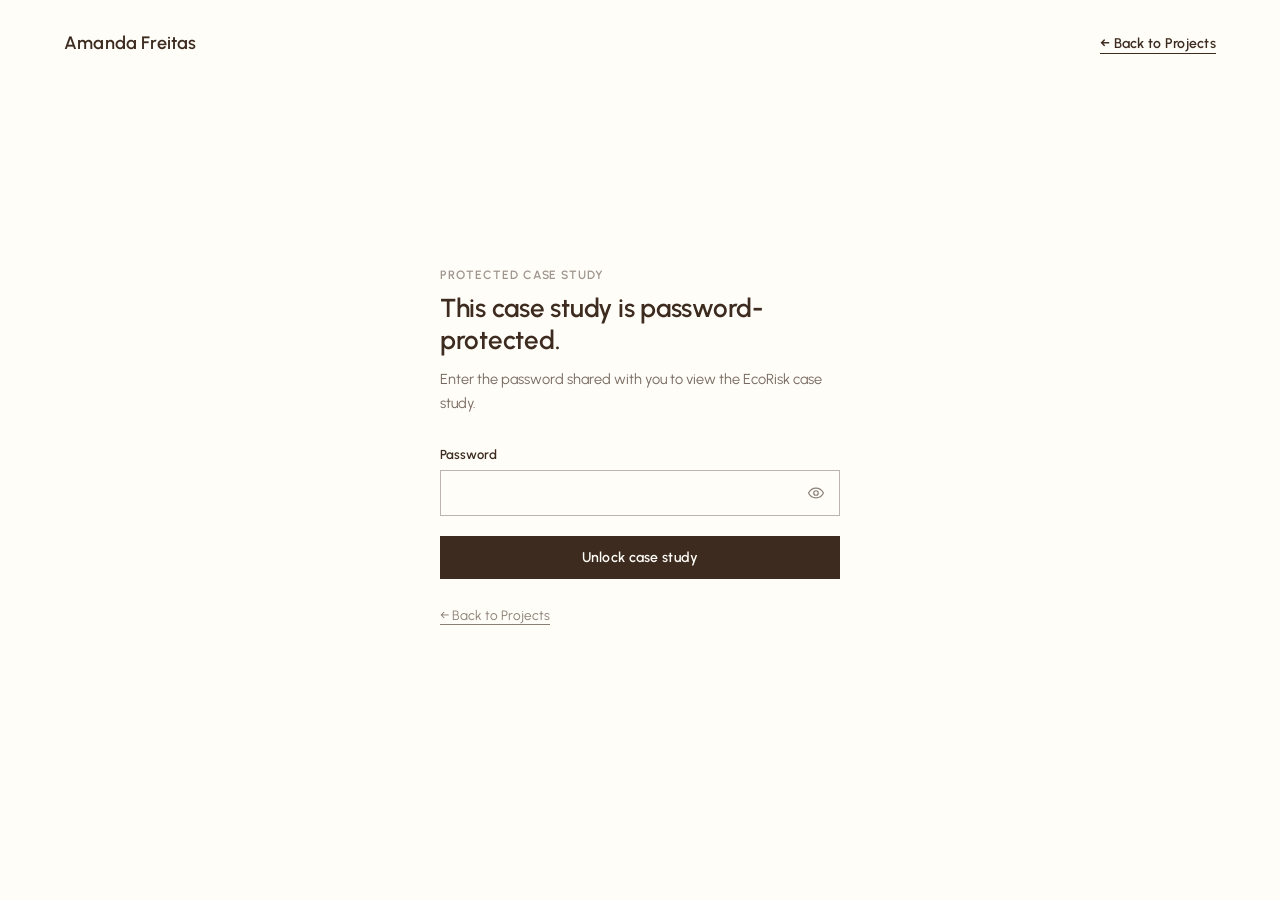
==== case-study-ecorisk.html @ 3ba36e02 "Updates Added new section "cases" and one case" ====
<!DOCTYPE html>
<html lang="en">
<head>
<meta charset="UTF-8">
<meta name="viewport" content="width=device-width, initial-scale=1.0">
<title>EcoRisk case study — Amanda Freitas</title>
<meta name="robots" content="noindex, nofollow">
<link rel="preconnect" href="https://fonts.googleapis.com">
<link href="https://fonts.googleapis.com/css2?family=Urbanist:wght@300;400;500;600;700;800&display=swap" rel="stylesheet">
<style>
  :root{
    --bg:#FFFDF8;
    --ink:#3D2B1F;
    --gold:#D4AF37;
  }

  *{margin:0;padding:0;box-sizing:border-box;}

  html,body{
    width:100%;
    background:var(--bg);
    color:var(--ink);
    font-family:'Urbanist', sans-serif;
  }

  a{ color:inherit; }

  .wrap{
    max-width:920px;
    margin:0 auto;
    padding:0 64px;
  }

  /* ---------- TOP BAR (matches home) ---------- */
  .topbar{
    display:flex;
    justify-content:space-between;
    align-items:center;
    padding:32px 64px;
  }

  .name{
    font-size:18px;
    font-weight:600;
    letter-spacing:0.01em;
    text-decoration:none;
  }

  .back-link{
    font-size:14px;
    font-weight:600;
    letter-spacing:0.02em;
    text-decoration:underline;
    text-underline-offset:5px;
    text-decoration-thickness:1px;
    transition:color 0.3s ease;
  }
  .back-link:hover,
  .back-link:focus-visible{ color:var(--gold); }
  .back-link:focus-visible{ outline:2px solid var(--gold); outline-offset:4px; }

  /* ================= PASSWORD GATE ================= */
  .gate{
    min-height:80vh;
    display:flex;
    align-items:center;
    justify-content:center;
    padding:40px 24px;
  }

  .gate-card{
    width:100%;
    max-width:400px;
    text-align:left;
  }

  .gate-label-top{
    font-size:12px;
    font-weight:600;
    letter-spacing:0.08em;
    text-transform:uppercase;
    color:rgba(61,43,31,0.5);
    margin-bottom:10px;
  }

  .gate-card h1{
    font-size:26px;
    font-weight:600;
    letter-spacing:-0.01em;
    margin-bottom:12px;
  }

  .gate-card p.intro{
    font-size:14.5px;
    line-height:1.6;
    color:rgba(61,43,31,0.7);
    margin-bottom:32px;
  }

  .field-label{
    display:block;
    font-size:13px;
    font-weight:600;
    color:var(--ink);
    margin-bottom:8px;
  }

  .field-row{
    position:relative;
    display:flex;
    align-items:center;
    border:1px solid rgba(61,43,31,0.35);
    transition:border-color 0.25s ease;
  }

  .field-row:focus-within{
    border-color:var(--gold);
  }

  .field-row input{
    flex:1;
    border:none;
    background:none;
    outline:none;
    padding:13px 14px;
    font-family:'Urbanist', sans-serif;
    font-size:15px;
    color:var(--ink);
  }

  .toggle-visibility{
    background:none;
    border:none;
    cursor:pointer;
    padding:0 14px;
    display:flex;
    align-items:center;
    color:rgba(61,43,31,0.6);
    transition:color 0.25s ease;
  }
  .toggle-visibility:hover{ color:var(--ink); }
  .toggle-visibility:focus-visible{ outline:2px solid var(--gold); outline-offset:2px; }
  .toggle-visibility svg{ width:18px; height:18px; }

  .gate-error{
    display:none;
    align-items:center;
    gap:8px;
    margin-top:10px;
    font-size:13px;
    font-weight:500;
    color:#B3261E;
  }
  .gate-error.show{ display:flex; }

  .gate-submit{
    display:inline-flex;
    align-items:center;
    justify-content:center;
    width:100%;
    margin-top:20px;
    padding:13px 24px;
    background:var(--ink);
    color:var(--bg);
    border:none;
    font-family:'Urbanist', sans-serif;
    font-size:14px;
    font-weight:600;
    letter-spacing:0.02em;
    cursor:pointer;
    transition:background 0.3s ease;
  }
  .gate-submit:hover{ background:var(--gold); color:var(--ink); }
  .gate-submit:focus-visible{ outline:2px solid var(--gold); outline-offset:3px; }

  .gate-back{
    display:inline-block;
    margin-top:28px;
    font-size:13.5px;
    color:rgba(61,43,31,0.6);
    text-decoration:underline;
    text-underline-offset:4px;
  }
  .gate-back:hover,
  .gate-back:focus-visible{ color:var(--gold); }

  /* ================= CASE STUDY CONTENT ================= */
  .case-study{ display:none; }
  .case-study.show{ display:block; }

  .cs-hero{
    padding:20px 0 80px;
    border-bottom:1px solid rgba(61,43,31,0.2);
  }

  .cs-eyebrow{
    display:inline-flex;
    align-items:center;
    gap:8px;
    font-size:12px;
    font-weight:600;
    letter-spacing:0.08em;
    text-transform:uppercase;
    color:rgba(61,43,31,0.5);
    margin-bottom:20px;
  }

  .cs-hero h1{
    font-size:clamp(32px, 4.5vw, 52px);
    font-weight:600;
    letter-spacing:-0.02em;
    line-height:1.15;
    margin-bottom:20px;
    max-width:16ch;
  }

  .cs-hero .context{
    font-size:17px;
    line-height:1.6;
    color:rgba(61,43,31,0.75);
    max-width:60ch;
    margin-bottom:28px;
  }

  .cs-hero-meta{
    display:flex;
    flex-wrap:wrap;
    gap:28px;
  }

  .cs-hero-meta div{
    font-size:13px;
  }

  .cs-hero-meta span{
    display:block;
    font-weight:600;
    letter-spacing:0.06em;
    text-transform:uppercase;
    color:rgba(61,43,31,0.45);
    margin-bottom:4px;
    font-size:11px;
  }

  .cs-hero-note{
    margin-top:28px;
    font-size:13px;
    line-height:1.6;
    color:rgba(61,43,31,0.55);
    font-style:italic;
    max-width:65ch;
  }

  .cs-section{
    padding:80px 0;
    border-bottom:1px solid rgba(61,43,31,0.15);
  }

  .cs-section:last-of-type{
    border-bottom:none;
  }

  .cs-section h2{
    font-size:clamp(24px, 3vw, 34px);
    font-weight:600;
    letter-spacing:-0.01em;
    margin-bottom:28px;
  }

  .cs-section p{
    font-size:15.5px;
    line-height:1.7;
    color:rgba(61,43,31,0.75);
    max-width:70ch;
    margin-bottom:16px;
  }

  .cs-stats{
    display:grid;
    grid-template-columns:repeat(auto-fit, minmax(180px, 1fr));
    gap:24px;
    margin-top:32px;
  }

  .cs-stat{
    padding:22px;
    border-left:2px solid var(--gold);
  }

  .cs-stat .value{
    font-size:24px;
    font-weight:700;
    color:var(--ink);
    display:block;
    margin-bottom:6px;
  }

  .cs-stat .label{
    font-size:13px;
    color:rgba(61,43,31,0.6);
  }

  .cs-subheading{
    font-size:13px;
    font-weight:600;
    letter-spacing:0.06em;
    text-transform:uppercase;
    color:rgba(61,43,31,0.5);
    margin:32px 0 16px;
  }

  .cs-triple{
    display:grid;
    grid-template-columns:repeat(auto-fit, minmax(200px, 1fr));
    gap:24px;
  }

  .cs-triple-item h3{
    font-size:15px;
    font-weight:600;
    margin-bottom:6px;
  }

  .cs-triple-item p{
    font-size:14px;
    margin-bottom:0;
  }

  .cs-journey-steps{
    display:flex;
    flex-direction:column;
    gap:12px;
    margin-top:24px;
    counter-reset:step;
  }

  .cs-journey-steps li{
    list-style:none;
    display:flex;
    gap:16px;
    align-items:flex-start;
    font-size:14.5px;
    line-height:1.6;
    color:rgba(61,43,31,0.75);
    padding:14px 0;
    border-bottom:1px solid rgba(61,43,31,0.1);
  }

  .cs-journey-steps li::before{
    counter-increment:step;
    content:counter(step);
    flex-shrink:0;
    width:26px;
    height:26px;
    border-radius:50%;
    background:var(--ink);
    color:var(--bg);
    font-size:12px;
    font-weight:600;
    display:flex;
    align-items:center;
    justify-content:center;
  }

  .cs-decision{
    margin-bottom:64px;
  }

  .cs-decision:last-child{
    margin-bottom:0;
  }

  .cs-decision h3{
    font-size:19px;
    font-weight:600;
    margin-bottom:10px;
  }

  .cs-decision img{
    width:100%;
    height:auto;
    display:block;
    border:1px solid rgba(61,43,31,0.15);
    margin:20px 0 10px;
  }

  .cs-decision .caption{
    font-size:13px;
    color:rgba(61,43,31,0.55);
    line-height:1.5;
    max-width:70ch;
  }

  .cs-outcomes-grid{
    display:grid;
    grid-template-columns:repeat(auto-fit, minmax(260px, 1fr));
    gap:32px;
    margin-top:8px;
  }

  .cs-outcome-block h4{
    font-size:12px;
    font-weight:600;
    letter-spacing:0.06em;
    text-transform:uppercase;
    color:rgba(61,43,31,0.5);
    margin-bottom:16px;
  }

  .cs-closing-quote{
    font-size:20px;
    font-weight:500;
    line-height:1.5;
    color:var(--ink);
    max-width:60ch;
    margin-bottom:24px;
  }

  .cs-closing-quote b{ color:var(--gold); }

  .cs-nav{
    display:flex;
    flex-wrap:wrap;
    justify-content:space-between;
    align-items:center;
    gap:16px;
    padding:60px 0 100px;
  }

  .cs-nav-links{
    display:flex;
    gap:28px;
  }

  .cs-nav a{
    font-size:14px;
    font-weight:600;
    text-decoration:underline;
    text-underline-offset:5px;
    transition:color 0.3s ease;
  }
  .cs-nav a:hover,
  .cs-nav a:focus-visible{ color:var(--gold); }

  @media (max-width:820px){
    .topbar{ padding:24px; }
    .wrap{ padding:0 24px; }
    .cs-hero{ padding:0 0 56px; }
    .cs-section{ padding:56px 0; }
  }

  @media (prefers-reduced-motion: reduce){
    *{ transition:none !important; }
  }
</style>
</head>
<body>

<header class="topbar">
  <a href="index.html" class="name">Amanda Freitas</a>
  <a href="index.html#projects" class="back-link">← Back to Projects</a>
</header>

<!-- ================= PASSWORD GATE ================= -->
<main class="gate" id="gate">
  <div class="gate-card">
    <div class="gate-label-top">Protected case study</div>
    <h1>This case study is password-protected.</h1>
    <p class="intro">Enter the password shared with you to view the EcoRisk case study.</p>

    <form id="gateForm" novalidate>
      <label class="field-label" for="passwordInput">Password</label>
      <div class="field-row">
        <input
          type="password"
          id="passwordInput"
          name="password"
          autocomplete="off"
          aria-describedby="gateError"
          aria-invalid="false"
        >
        <button type="button" class="toggle-visibility" id="toggleVisibility" aria-label="Show password" aria-pressed="false">
          <svg id="eyeIcon" viewBox="0 0 24 24" fill="none" xmlns="http://www.w3.org/2000/svg">
            <path d="M2 12C2 12 5.5 5.5 12 5.5C18.5 5.5 22 12 22 12C22 12 18.5 18.5 12 18.5C5.5 18.5 2 12 2 12Z" stroke="currentColor" stroke-width="1.6"/>
            <circle cx="12" cy="12" r="3" stroke="currentColor" stroke-width="1.6"/>
          </svg>
        </button>
      </div>

      <div class="gate-error" id="gateError" role="alert">
        <span>Incorrect password. Please try again.</span>
      </div>

      <button type="submit" class="gate-submit">Unlock case study</button>
    </form>

    <a href="index.html#projects" class="gate-back">← Back to Projects</a>
  </div>
</main>

<!-- ================= PROTECTED CASE STUDY CONTENT ================= -->
<!-- This container starts empty. Content is only fetched and rendered
     into it after a correct password is submitted. See note in the
     script below about the limitations of this approach. -->
<article class="case-study" id="caseStudy">
  <div class="wrap" id="caseStudyContent"></div>

  <div class="wrap">
    <nav class="cs-nav" aria-label="Case study navigation">
      <a href="index.html#projects">← Back to Projects</a>
      <div class="cs-nav-links">
        <a href="index.html">Back to home</a>
      </div>
    </nav>
  </div>
</article>

<script>
  /* =========================================================
     PASSWORD GATE
     ---------------------------------------------------------
     IMPORTANT — read before relying on this for real protection:

     This is a STATIC, front-end-only site (no server, no backend,
     no auth provider). That means there is no way to truly hide
     content from someone determined to access it — anyone can open
     browser dev tools, inspect network requests, or read this
     script's logic.

     What this implementation DOES do, within those constraints:
       - The protected case-study text/images are NOT included in
         this page's initial HTML. They live in a separate JSON file
         (case-study-ecorisk-data.json) that is only fetched AFTER
         a correct password is entered. So a casual "view source" or
         search-engine crawl will not surface the content.
       - The password itself is never stored in plaintext in this
         file — only its SHA-256 hash is compared client-side, so a
         quick "view-source" search for the password string won't
         reveal it.
       - Access is remembered for the browser session via
         sessionStorage, so the user isn't re-prompted on refresh,
         but it clears when the tab/browser is closed.

     What this does NOT do:
       - It does NOT prevent someone with technical knowledge from
         fetching case-study-ecorisk-data.json directly by URL, or
         from brute-forcing the hash offline.
       - It is a lightweight ACCESS GATE for casual/unlinked-content
         purposes (e.g. keeping a case study out of search engines
         and off casual browsing), not real security.

     For genuine protection, this would need a server-side check —
     e.g. a Vercel Edge Middleware / serverless function that checks
     the password server-side before ever sending the case-study
     content to the browser. If/when the hosting setup supports that,
     this client-side gate should be replaced with it.
     ========================================================= */

  const PASSWORD_HASH = "37ae240244f300205edbbae2d790fa76351668469f9f37c968536b7843272a35";
  const SESSION_KEY = "ecorisk_case_unlocked";
  const DATA_URL = "case-study-ecorisk-data.json";

  const gate = document.getElementById('gate');
  const caseStudy = document.getElementById('caseStudy');
  const caseStudyContent = document.getElementById('caseStudyContent');
  const form = document.getElementById('gateForm');
  const input = document.getElementById('passwordInput');
  const errorEl = document.getElementById('gateError');
  const toggleBtn = document.getElementById('toggleVisibility');

  async function sha256Hex(text){
    const enc = new TextEncoder().encode(text);
    const buf = await crypto.subtle.digest('SHA-256', enc);
    return Array.from(new Uint8Array(buf)).map(b => b.toString(16).padStart(2,'0')).join('');
  }

  function escapeHtml(str){
    const div = document.createElement('div');
    div.textContent = str;
    return div.innerHTML;
  }

  function renderCaseStudy(data){
    const h = data.hero, c = data.challenge, p = data.process, j = data.journey, d = data.decisions, o = data.outcomes;

    const statsHtml = c.stats.map(s => `
      <div class="cs-stat">
        <span class="value">${escapeHtml(s.value)}</span>
        <span class="label">${escapeHtml(s.label)}</span>
      </div>`).join('');

    const uncertaintyHtml = c.costOfUncertainty.map(u => `
      <div class="cs-triple-item">
        <h3>${escapeHtml(u.title)}</h3>
        <p>${escapeHtml(u.desc)}</p>
      </div>`).join('');

    const pillarsHtml = p.pillars.map(x => `
      <div class="cs-triple-item">
        <h3>${escapeHtml(x.title)}</h3>
        <p>${escapeHtml(x.desc)}</p>
      </div>`).join('');

    const objectivityHtml = p.objectivity.map(x => `
      <div class="cs-triple-item">
        <h3>${escapeHtml(x.title)}</h3>
        <p>${escapeHtml(x.desc)}</p>
      </div>`).join('');

    const journeyStepsHtml = j.after.map(step => `<li>${escapeHtml(step)}</li>`).join('');

    const decisionsHtml = d.items.map(item => `
      <div class="cs-decision">
        <h3>${escapeHtml(item.title)}</h3>
        <p>${escapeHtml(item.desc)}</p>
        <img src="${escapeHtml(item.image)}" alt="${escapeHtml(item.alt)}" loading="lazy">
        <p class="caption">${escapeHtml(item.caption)}</p>
      </div>`).join('');

    const speedHtml = o.speed.map(s => `
      <p><strong>${escapeHtml(s.label)}:</strong> ${escapeHtml(s.value)}</p>`).join('');

    const businessHtml = o.businessImpact.map(s => `
      <div class="cs-stat">
        <span class="value">${escapeHtml(s.value)}</span>
        <span class="label">${escapeHtml(s.label)}</span>
      </div>`).join('');

    const summaryHtml = o.summary.map(s => `<p>${escapeHtml(s)}</p>`).join('');

    caseStudyContent.innerHTML = `
      <section class="cs-hero">
        <div class="cs-eyebrow">${escapeHtml(h.eyebrow)}</div>
        <h1>${escapeHtml(h.title)}</h1>
        <p class="context">${escapeHtml(h.context)}</p>
        <div class="cs-hero-meta">
          <div><span>Role</span>${escapeHtml(h.role)}</div>
        </div>
        <p class="cs-hero-note">${escapeHtml(h.note)}</p>
      </section>

      <section class="cs-section">
        <h2>${escapeHtml(c.heading)}</h2>
        ${c.paragraphs.map(par => `<p>${escapeHtml(par)}</p>`).join('')}
        <div class="cs-stats">${statsHtml}</div>
        <div class="cs-subheading">The cost of uncertainty</div>
        <div class="cs-triple">${uncertaintyHtml}</div>
      </section>

      <section class="cs-section">
        <h2>${escapeHtml(p.heading)}</h2>
        <p>${escapeHtml(p.intro)}</p>
        <div class="cs-subheading">Three pillars</div>
        <div class="cs-triple">${pillarsHtml}</div>
        <div class="cs-subheading">Objectivity</div>
        <div class="cs-triple">${objectivityHtml}</div>
        <p style="margin-top:32px;">${escapeHtml(p.validation)}</p>
      </section>

      <section class="cs-section">
        <h2>${escapeHtml(j.heading)}</h2>
        <p>${escapeHtml(j.summary)}</p>
        <ol class="cs-journey-steps">${journeyStepsHtml}</ol>
      </section>

      <section class="cs-section">
        <h2>${escapeHtml(d.heading)}</h2>
        ${decisionsHtml}
      </section>

      <section class="cs-section">
        <h2>${escapeHtml(o.heading)}</h2>
        <div class="cs-outcomes-grid">
          <div class="cs-outcome-block">
            <h4>Speed and precision</h4>
            ${speedHtml}
          </div>
          <div class="cs-outcome-block">
            <h4>Business impact</h4>
            <div class="cs-stats">${businessHtml}</div>
          </div>
        </div>
        <p class="cs-closing-quote" style="margin-top:48px;">${escapeHtml(o.closing)}</p>
        ${summaryHtml}
      </section>
    `;
  }

  async function unlock(){
    try {
      const res = await fetch(DATA_URL, { cache: 'no-store' });
      if(!res.ok) throw new Error('Could not load case study content.');
      const data = await res.json();
      renderCaseStudy(data);
      gate.style.display = 'none';
      caseStudy.classList.add('show');
    } catch (err){
      showError('Something went wrong loading this case study. Please try again.');
    }
  }

  function showError(message){
    errorEl.querySelector('span').textContent = message;
    errorEl.classList.add('show');
    input.setAttribute('aria-invalid', 'true');
    input.focus();
    input.select();
  }

  function clearError(){
    errorEl.classList.remove('show');
    input.setAttribute('aria-invalid', 'false');
  }

  form.addEventListener('submit', async (e) => {
    e.preventDefault();
    clearError();
    const value = input.value.trim();
    if(!value){
      showError('Please enter the password.');
      return;
    }
    const hash = await sha256Hex(value);
    if(hash === PASSWORD_HASH){
      try { sessionStorage.setItem(SESSION_KEY, '1'); } catch(e) { /* storage unavailable, session persistence skipped */ }
      unlock();
    } else {
      showError('Incorrect password. Please try again.');
    }
  });

  toggleBtn.addEventListener('click', () => {
    const isPassword = input.type === 'password';
    input.type = isPassword ? 'text' : 'password';
    toggleBtn.setAttribute('aria-pressed', String(isPassword));
    toggleBtn.setAttribute('aria-label', isPassword ? 'Hide password' : 'Show password');
    input.focus();
  });

  // Restore access within the same browser session.
  (function checkSession(){
    try {
      if(sessionStorage.getItem(SESSION_KEY) === '1'){
        unlock();
      }
    } catch(e) { /* storage unavailable, always show gate */ }
  })();
</script>

</body>
</html>
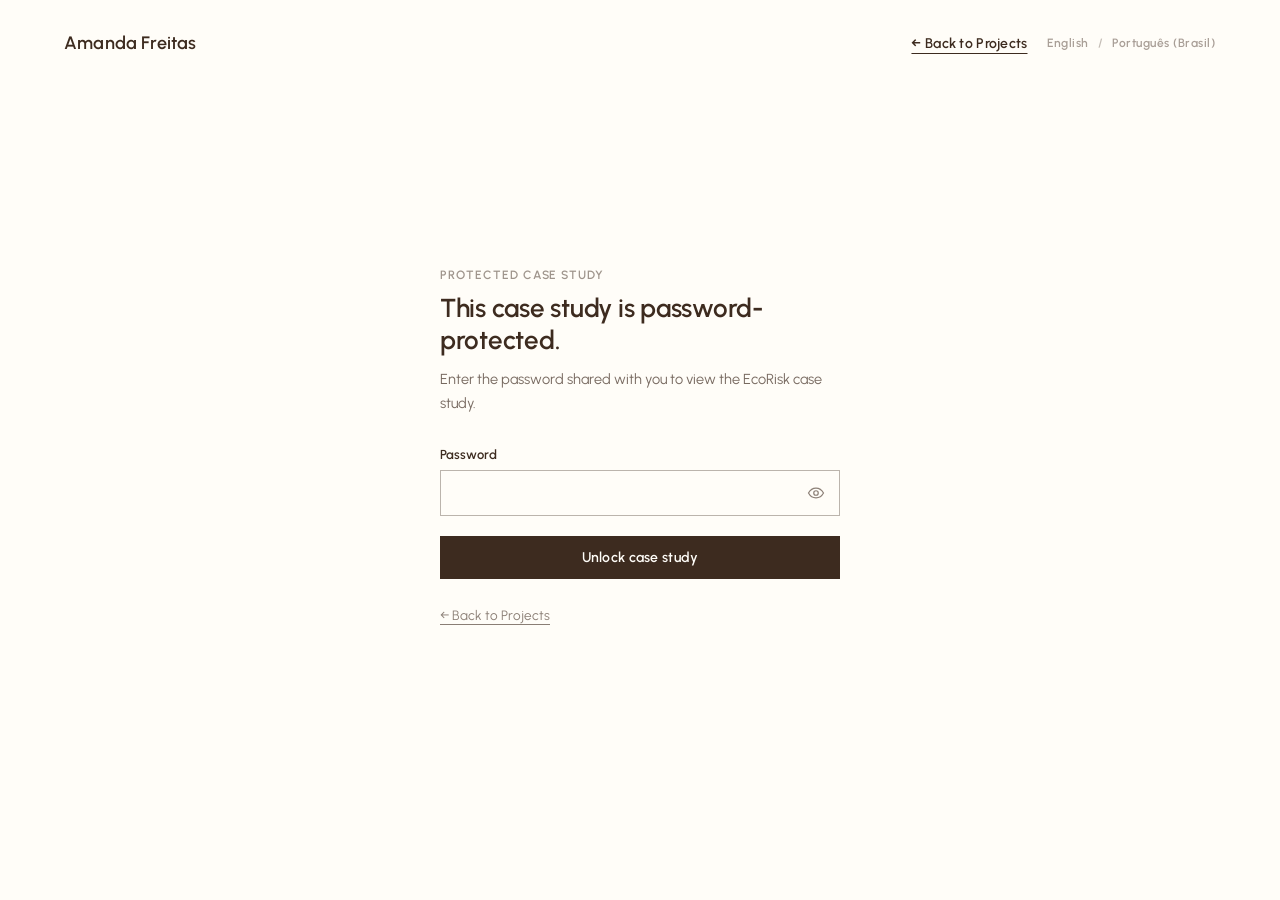
==== commit 88da5dcf: "Add files via upload adiciona versão do portfólio em dois idiomas" ====
--- a/case-study-ecorisk.html
+++ b/case-study-ecorisk.html
@@ -46,6 +46,53 @@
     text-decoration:none;
   }
 
+  .topbar-right{
+    display:flex;
+    align-items:center;
+    gap:18px;
+  }
+
+  .lang-switch{
+    display:flex;
+    align-items:center;
+    gap:8px;
+    font-size:12px;
+    font-weight:600;
+    letter-spacing:0.04em;
+  }
+
+  .lang-sep{
+    color:rgba(61,43,31,0.3);
+  }
+
+  .lang-btn{
+    background:none;
+    border:none;
+    padding:2px 1px;
+    font-family:'Urbanist', sans-serif;
+    font-size:12px;
+    font-weight:600;
+    letter-spacing:0.04em;
+    color:rgba(61,43,31,0.45);
+    cursor:pointer;
+    transition:color 0.25s ease;
+  }
+
+  .lang-btn:hover{
+    color:var(--ink);
+  }
+
+  .lang-btn.is-active{
+    color:var(--ink);
+    text-decoration:underline;
+    text-underline-offset:4px;
+  }
+
+  .lang-btn:focus-visible{
+    outline:2px solid var(--gold);
+    outline-offset:3px;
+  }
+
   .back-link{
     font-size:14px;
     font-weight:600;
@@ -443,7 +490,8 @@
   .cs-nav a:focus-visible{ color:var(--gold); }
 
   @media (max-width:820px){
-    .topbar{ padding:24px; }
+    .topbar{ padding:24px; flex-direction:column; align-items:flex-start; gap:14px; }
+    .topbar-right{ flex-direction:column; align-items:flex-start; gap:10px; }
     .wrap{ padding:0 24px; }
     .cs-hero{ padding:0 0 56px; }
     .cs-section{ padding:56px 0; }
@@ -457,19 +505,26 @@
 <body>
 
 <header class="topbar">
-  <a href="index.html" class="name">Amanda Freitas</a>
-  <a href="index.html#projects" class="back-link">← Back to Projects</a>
+  <a href="index.html" class="name" data-i18n="nav.name">Amanda Freitas</a>
+  <div class="topbar-right">
+    <a href="index.html#projects" class="back-link" data-i18n="case.backToProjects">← Back to Projects</a>
+    <div class="lang-switch" role="group" data-i18n-attr="aria-label:lang.switcherLabel" aria-label="Language">
+      <button type="button" class="lang-btn" data-lang-btn="en" aria-pressed="false" data-i18n="lang.en">English</button>
+      <span class="lang-sep" aria-hidden="true">/</span>
+      <button type="button" class="lang-btn" data-lang-btn="pt-BR" aria-pressed="false" data-i18n="lang.ptBR">Português (Brasil)</button>
+    </div>
+  </div>
 </header>
 
 <!-- ================= PASSWORD GATE ================= -->
 <main class="gate" id="gate">
   <div class="gate-card">
-    <div class="gate-label-top">Protected case study</div>
-    <h1>This case study is password-protected.</h1>
-    <p class="intro">Enter the password shared with you to view the EcoRisk case study.</p>
+    <div class="gate-label-top" data-i18n="case.gate.label">Protected case study</div>
+    <h1 data-i18n="case.gate.heading">This case study is password-protected.</h1>
+    <p class="intro" data-i18n="case.gate.intro">Enter the password shared with you to view the EcoRisk case study.</p>
 
     <form id="gateForm" novalidate>
-      <label class="field-label" for="passwordInput">Password</label>
+      <label class="field-label" for="passwordInput" data-i18n="case.gate.passwordLabel">Password</label>
       <div class="field-row">
         <input
           type="password"
@@ -479,7 +534,7 @@
           aria-describedby="gateError"
           aria-invalid="false"
         >
-        <button type="button" class="toggle-visibility" id="toggleVisibility" aria-label="Show password" aria-pressed="false">
+        <button type="button" class="toggle-visibility" id="toggleVisibility" aria-label="Show password" aria-pressed="false" data-i18n-attr="aria-label:case.gate.showPassword">
           <svg id="eyeIcon" viewBox="0 0 24 24" fill="none" xmlns="http://www.w3.org/2000/svg">
             <path d="M2 12C2 12 5.5 5.5 12 5.5C18.5 5.5 22 12 22 12C22 12 18.5 18.5 12 18.5C5.5 18.5 2 12 2 12Z" stroke="currentColor" stroke-width="1.6"/>
             <circle cx="12" cy="12" r="3" stroke="currentColor" stroke-width="1.6"/>
@@ -488,13 +543,13 @@
       </div>
 
       <div class="gate-error" id="gateError" role="alert">
-        <span>Incorrect password. Please try again.</span>
+        <span data-i18n="case.gate.errorWrong">Incorrect password. Please try again.</span>
       </div>
 
-      <button type="submit" class="gate-submit">Unlock case study</button>
+      <button type="submit" class="gate-submit" data-i18n="case.gate.submit">Unlock case study</button>
     </form>
 
-    <a href="index.html#projects" class="gate-back">← Back to Projects</a>
+    <a href="index.html#projects" class="gate-back" data-i18n="case.backToProjects">← Back to Projects</a>
   </div>
 </main>
 
@@ -506,15 +561,23 @@
   <div class="wrap" id="caseStudyContent"></div>
 
   <div class="wrap">
-    <nav class="cs-nav" aria-label="Case study navigation">
-      <a href="index.html#projects">← Back to Projects</a>
+    <nav class="cs-nav" data-i18n-attr="aria-label:case.nav.ariaLabel" aria-label="Case study navigation">
+      <a href="index.html#projects" data-i18n="case.backToProjects">← Back to Projects</a>
       <div class="cs-nav-links">
-        <a href="index.html">Back to home</a>
+        <a href="index.html" data-i18n="case.backToHome">Back to home</a>
       </div>
     </nav>
   </div>
 </article>
 
+<script src="i18n/i18n.js"></script>
+<script>
+  // Keep the document title in sync with the active locale.
+  var CASE_PAGE_TITLES = { en: "EcoRisk case study — Amanda Freitas", "pt-BR": "Case EcoRisk — Amanda Freitas" };
+  document.addEventListener('localechange', function (e) {
+    document.title = CASE_PAGE_TITLES[e.detail.locale] || document.title;
+  });
+</script>
 <script>
   /* =========================================================
      PASSWORD GATE
@@ -558,7 +621,17 @@
 
   const PASSWORD_HASH = "37ae240244f300205edbbae2d790fa76351668469f9f37c968536b7843272a35";
   const SESSION_KEY = "ecorisk_case_unlocked";
-  const DATA_URL = "case-study-ecorisk-data.json";
+
+  // One data file per locale. Language never changes the password or the
+  // session-unlocked state below -- it only changes which JSON gets fetched
+  // and re-rendered once access has already been granted.
+  function dataUrlForLocale(locale){
+    return locale === 'pt-BR'
+      ? './case-study-ecorisk-data.pt-BR.json'
+      : './case-study-ecorisk-data.en.json';
+  }
+
+  let lastRenderedData = null; // cached so a language switch can re-render without re-auth
 
   const gate = document.getElementById('gate');
   const caseStudy = document.getElementById('caseStudy');
@@ -687,17 +760,33 @@
   }
 
   async function unlock(){
+    const locale = (window.i18n && window.i18n.getLocale()) || 'en';
     try {
-      const res = await fetch(DATA_URL, { cache: 'no-store' });
+      const res = await fetch(dataUrlForLocale(locale), { cache: 'no-store' });
       if(!res.ok) throw new Error('Could not load case study content.');
       const data = await res.json();
+      lastRenderedData = data;
       renderCaseStudy(data);
       gate.style.display = 'none';
       caseStudy.classList.add('show');
     } catch (err){
-      showError('Something went wrong loading this case study. Please try again.');
+      showError(t('case.gate.errorLoad'));
     }
   }
+
+  function t(key){
+    return (window.i18n && window.i18n.t) ? window.i18n.t(key) : key;
+  }
+
+  // If the visitor switches language after already unlocking the case
+  // study, re-fetch the locale-specific data file and re-render in place.
+  // This never touches PASSWORD_HASH or SESSION_KEY -- switching language
+  // can't lock or unlock access, it only changes which text is shown.
+  document.addEventListener('localechange', function () {
+    if (caseStudy.classList.contains('show')) {
+      unlock();
+    }
+  });
 
   function showError(message){
     errorEl.querySelector('span').textContent = message;
@@ -717,7 +806,7 @@
     clearError();
     const value = input.value.trim();
     if(!value){
-      showError('Please enter the password.');
+      showError(t('case.gate.errorEmpty'));
       return;
     }
     const hash = await sha256Hex(value);
@@ -725,7 +814,7 @@
       try { sessionStorage.setItem(SESSION_KEY, '1'); } catch(e) { /* storage unavailable, session persistence skipped */ }
       unlock();
     } else {
-      showError('Incorrect password. Please try again.');
+      showError(t('case.gate.errorWrong'));
     }
   });
 
@@ -733,7 +822,7 @@
     const isPassword = input.type === 'password';
     input.type = isPassword ? 'text' : 'password';
     toggleBtn.setAttribute('aria-pressed', String(isPassword));
-    toggleBtn.setAttribute('aria-label', isPassword ? 'Hide password' : 'Show password');
+    toggleBtn.setAttribute('aria-label', isPassword ? t('case.gate.hidePassword') : t('case.gate.showPassword'));
     input.focus();
   });
 
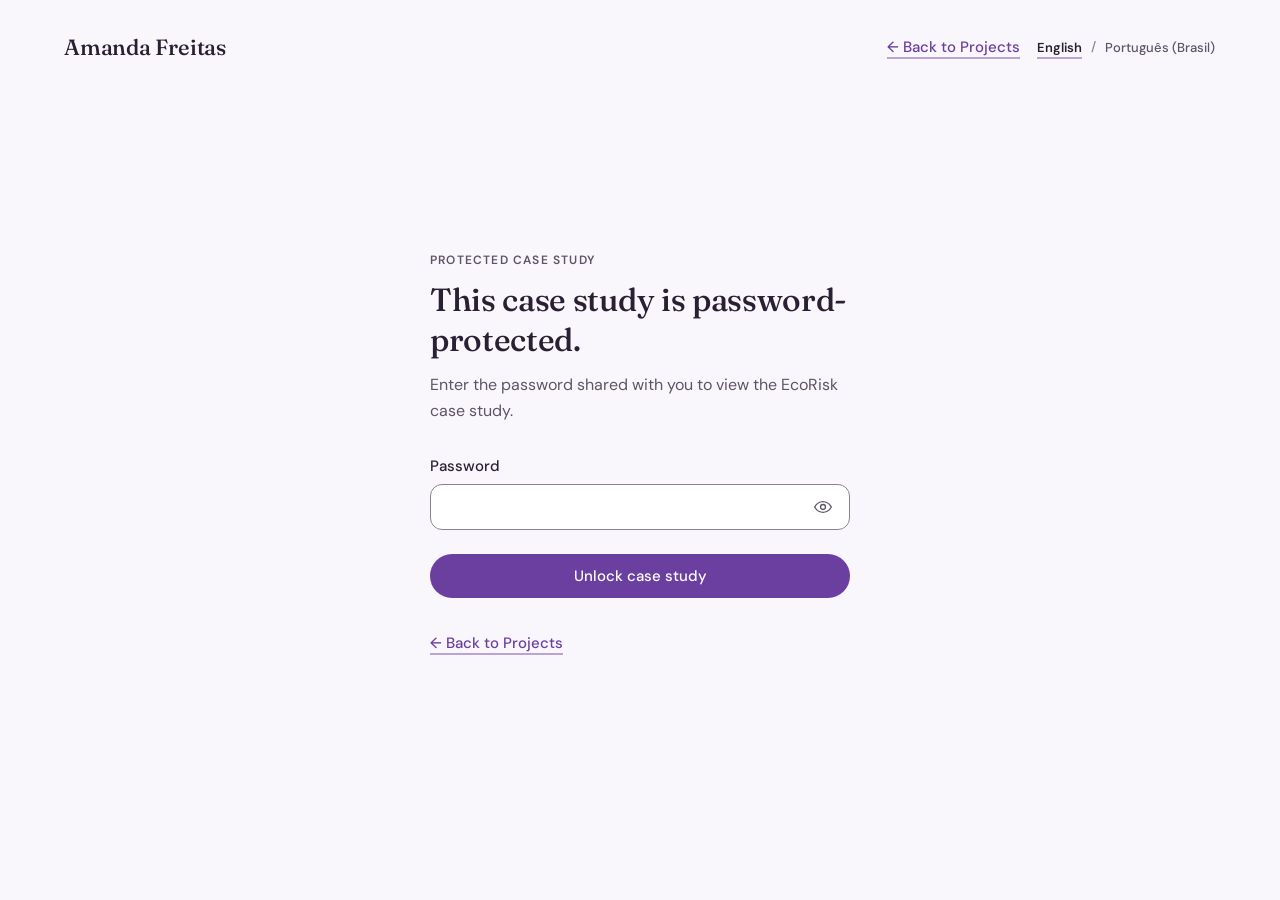
==== commit ceea86ed: "Add files via upload Aplica o design system viva ao portfolio" ====
--- a/case-study-ecorisk.html
+++ b/case-study-ecorisk.html
@@ -6,29 +6,77 @@
 <title>EcoRisk case study — Amanda Freitas</title>
 <meta name="robots" content="noindex, nofollow">
 <link rel="preconnect" href="https://fonts.googleapis.com">
-<link href="https://fonts.googleapis.com/css2?family=Urbanist:wght@300;400;500;600;700;800&display=swap" rel="stylesheet">
+<link href="https://fonts.googleapis.com/css2?family=Fraunces:ital,opsz,wght@0,9..144,300..700;1,9..144,300..700&family=DM+Sans:ital,opsz,wght@0,9..40,300..700;1,9..40,300..700&display=swap" rel="stylesheet">
 <style>
+  /* ================= VIVA — design tokens (fonte: Viva / tokens.json) ================= */
   :root{
-    --bg:#FFFDF8;
-    --ink:#3D2B1F;
-    --gold:#D4AF37;
+    /* cor */
+    --fundo:#FAF7FC;
+    --superficie:#FFFFFF;
+    --tinta:#2A2033;
+    --tinta-suave:#5E5468;
+    --borda:#E7E0EC;
+    --borda-controle:#8C8296;
+    --quaresmeira:#6B3FA0;
+    --quaresmeira-escura:#4E2A7A;
+    --lavanda:#B9A3D9;
+    --manaca:#EFE8F7;
+    --folha:#2F6B4F;
+    --folha-clara:#DDEBE0;
+    --musgo:#1F3D30;
+    --polen:#E3B04B;
+    --erro:#B3261E;
+
+    /* tipografia */
+    --font-serif:Fraunces, Georgia, "Times New Roman", serif;
+    --font-sans:"DM Sans", system-ui, -apple-system, "Segoe UI", sans-serif;
+
+    /* espaço */
+    --espaco-1:4px;
+    --espaco-2:8px;
+    --espaco-3:12px;
+    --espaco-4:16px;
+    --espaco-6:24px;
+    --espaco-8:32px;
+    --espaco-12:48px;
+    --espaco-16:64px;
+
+    /* raio */
+    --raio-sm:6px;
+    --raio-md:12px;
+    --raio-lg:24px;
+    --raio-pilula:999px;
+
+    /* sombra */
+    --sombra-suave:0 1px 2px rgba(42,32,51,0.06), 0 4px 12px rgba(42,32,51,0.06);
+    --sombra-flutuante:0 12px 32px rgba(42,32,51,0.14);
   }
 
   *{margin:0;padding:0;box-sizing:border-box;}
 
   html,body{
     width:100%;
-    background:var(--bg);
-    color:var(--ink);
-    font-family:'Urbanist', sans-serif;
+    background:var(--fundo);
+    color:var(--tinta);
+    font-family:var(--font-sans);
+    font-size:16px;
+    line-height:26px;
+    -webkit-font-smoothing:antialiased;
   }
 
   a{ color:inherit; }
+
+  /* foco visível: anel de 2px em quaresmeira, 2px de afastamento */
+  a:focus-visible,
+  button:focus-visible{
+    outline:2px solid var(--quaresmeira);
+    outline-offset:2px;
+  }
 
   .wrap{
     max-width:920px;
     margin:0 auto;
-    padding:0 64px;
+    padding:0 var(--espaco-16);
   }
 
   /* ---------- TOP BAR (matches home) ---------- */
@@ -36,75 +84,82 @@
     display:flex;
     justify-content:space-between;
     align-items:center;
-    padding:32px 64px;
+    padding:var(--espaco-8) var(--espaco-16);
   }
 
   .name{
-    font-size:18px;
-    font-weight:600;
-    letter-spacing:0.01em;
+    font-family:var(--font-serif);
+    font-size:22px;
+    line-height:30px;
+    font-weight:500;
+    letter-spacing:-0.01em;
     text-decoration:none;
   }
 
   .topbar-right{
     display:flex;
     align-items:center;
-    gap:18px;
+    gap:var(--espaco-4);
   }
 
   .lang-switch{
     display:flex;
     align-items:center;
-    gap:8px;
-    font-size:12px;
-    font-weight:600;
-    letter-spacing:0.04em;
+    gap:var(--espaco-2);
+    font-size:13px;
+    font-weight:500;
   }
 
   .lang-sep{
-    color:rgba(61,43,31,0.3);
+    color:var(--borda-controle);
   }
 
   .lang-btn{
     background:none;
     border:none;
     padding:2px 1px;
-    font-family:'Urbanist', sans-serif;
-    font-size:12px;
+    font-family:var(--font-sans);
+    font-size:13px;
+    font-weight:500;
+    color:var(--tinta-suave);
+    cursor:pointer;
+    border-radius:var(--raio-sm);
+    transition:color .18s ease-out;
+  }
+
+  .lang-btn:hover{
+    color:var(--quaresmeira);
+  }
+
+  .lang-btn.is-active{
+    color:var(--tinta);
     font-weight:600;
-    letter-spacing:0.04em;
-    color:rgba(61,43,31,0.45);
-    cursor:pointer;
-    transition:color 0.25s ease;
-  }
-
-  .lang-btn:hover{
-    color:var(--ink);
-  }
-
-  .lang-btn.is-active{
-    color:var(--ink);
     text-decoration:underline;
-    text-underline-offset:4px;
-  }
-
-  .lang-btn:focus-visible{
-    outline:2px solid var(--gold);
-    outline-offset:3px;
-  }
-
-  .back-link{
-    font-size:14px;
-    font-weight:600;
-    letter-spacing:0.02em;
+    text-decoration-color:var(--lavanda);
+    text-decoration-thickness:1.5px;
+    text-underline-offset:5px;
+  }
+
+  /* LinkSeta-style text links */
+  .back-link,
+  .gate-back,
+  .cs-nav a{
+    color:var(--quaresmeira);
+    font-size:15px;
+    font-weight:500;
     text-decoration:underline;
+    text-decoration-color:var(--lavanda);
+    text-decoration-thickness:1.5px;
     text-underline-offset:5px;
-    text-decoration-thickness:1px;
-    transition:color 0.3s ease;
+    border-radius:var(--raio-sm);
+    transition:color .18s ease-out;
   }
   .back-link:hover,
-  .back-link:focus-visible{ color:var(--gold); }
-  .back-link:focus-visible{ outline:2px solid var(--gold); outline-offset:4px; }
+  .gate-back:hover,
+  .cs-nav a:hover{
+    color:var(--quaresmeira-escura);
+    text-decoration-color:currentColor;
+  }
 
   /* ================= PASSWORD GATE ================= */
   .gate{
@@ -112,195 +167,206 @@
     display:flex;
     align-items:center;
     justify-content:center;
-    padding:40px 24px;
+    padding:var(--espaco-12) var(--espaco-6);
   }
 
   .gate-card{
     width:100%;
-    max-width:400px;
+    max-width:420px;
     text-align:left;
   }
 
+  /* sobretítulo */
   .gate-label-top{
     font-size:12px;
+    line-height:16px;
     font-weight:600;
-    letter-spacing:0.08em;
+    letter-spacing:0.1em;
     text-transform:uppercase;
-    color:rgba(61,43,31,0.5);
-    margin-bottom:10px;
+    color:var(--tinta-suave);
+    margin-bottom:var(--espaco-3);
   }
 
   .gate-card h1{
-    font-size:26px;
-    font-weight:600;
+    font-family:var(--font-serif);
+    font-size:32px;
+    line-height:40px;
+    font-weight:500;
     letter-spacing:-0.01em;
-    margin-bottom:12px;
+    margin-bottom:var(--espaco-3);
   }
 
   .gate-card p.intro{
-    font-size:14.5px;
-    line-height:1.6;
-    color:rgba(61,43,31,0.7);
-    margin-bottom:32px;
+    font-size:16px;
+    line-height:26px;
+    color:var(--tinta-suave);
+    margin-bottom:var(--espaco-8);
   }
 
   .field-label{
     display:block;
-    font-size:13px;
-    font-weight:600;
-    color:var(--ink);
-    margin-bottom:8px;
+    font-size:15px;
+    line-height:20px;
+    font-weight:500;
+    color:var(--tinta);
+    margin-bottom:var(--espaco-2);
   }
 
   .field-row{
     position:relative;
     display:flex;
     align-items:center;
-    border:1px solid rgba(61,43,31,0.35);
-    transition:border-color 0.25s ease;
+    background:var(--superficie);
+    border:1px solid var(--borda-controle);
+    border-radius:var(--raio-md);
+    transition:border-color .18s ease-out;
   }
 
   .field-row:focus-within{
-    border-color:var(--gold);
+    border-color:var(--quaresmeira);
+    outline:2px solid var(--quaresmeira);
+    outline-offset:2px;
   }
 
   .field-row input{
     flex:1;
+    min-height:44px;
     border:none;
     background:none;
     outline:none;
-    padding:13px 14px;
-    font-family:'Urbanist', sans-serif;
-    font-size:15px;
-    color:var(--ink);
+    padding:0 var(--espaco-4);
+    font-family:var(--font-sans);
+    font-size:16px;
+    color:var(--tinta);
   }
 
   .toggle-visibility{
     background:none;
     border:none;
     cursor:pointer;
-    padding:0 14px;
-    display:flex;
-    align-items:center;
-    color:rgba(61,43,31,0.6);
-    transition:color 0.25s ease;
-  }
-  .toggle-visibility:hover{ color:var(--ink); }
-  .toggle-visibility:focus-visible{ outline:2px solid var(--gold); outline-offset:2px; }
-  .toggle-visibility svg{ width:18px; height:18px; }
+    padding:0 var(--espaco-4);
+    min-height:44px;
+    display:flex;
+    align-items:center;
+    color:var(--tinta-suave);
+    border-radius:var(--raio-md);
+    transition:color .18s ease-out;
+  }
+  .toggle-visibility:hover{ color:var(--quaresmeira); }
+  .toggle-visibility svg{ width:20px; height:20px; }
 
   .gate-error{
     display:none;
     align-items:center;
-    gap:8px;
-    margin-top:10px;
-    font-size:13px;
-    font-weight:500;
-    color:#B3261E;
+    gap:var(--espaco-2);
+    margin-top:var(--espaco-3);
+    font-size:14px;
+    line-height:22px;
+    font-weight:500;
+    color:var(--erro);
   }
   .gate-error.show{ display:flex; }
 
+  /* Botao primário (pílula) */
   .gate-submit{
     display:inline-flex;
     align-items:center;
     justify-content:center;
     width:100%;
-    margin-top:20px;
-    padding:13px 24px;
-    background:var(--ink);
-    color:var(--bg);
-    border:none;
-    font-family:'Urbanist', sans-serif;
-    font-size:14px;
-    font-weight:600;
-    letter-spacing:0.02em;
+    height:44px;
+    margin-top:var(--espaco-6);
+    padding:0 var(--espaco-6);
+    background:var(--quaresmeira);
+    color:var(--superficie);
+    border:1px solid transparent;
+    border-radius:var(--raio-pilula);
+    font-family:var(--font-sans);
+    font-size:15px;
+    font-weight:500;
     cursor:pointer;
-    transition:background 0.3s ease;
-  }
-  .gate-submit:hover{ background:var(--gold); color:var(--ink); }
-  .gate-submit:focus-visible{ outline:2px solid var(--gold); outline-offset:3px; }
+    transition:background-color .18s ease-out;
+  }
+  .gate-submit:hover{ background:var(--quaresmeira-escura); }
 
   .gate-back{
     display:inline-block;
-    margin-top:28px;
-    font-size:13.5px;
-    color:rgba(61,43,31,0.6);
-    text-decoration:underline;
-    text-underline-offset:4px;
-  }
-  .gate-back:hover,
-  .gate-back:focus-visible{ color:var(--gold); }
+    margin-top:var(--espaco-8);
+  }
 
   /* ================= CASE STUDY CONTENT ================= */
   .case-study{ display:none; }
   .case-study.show{ display:block; }
 
   .cs-hero{
-    padding:20px 0 80px;
-    border-bottom:1px solid rgba(61,43,31,0.2);
+    padding:var(--espaco-6) 0 var(--espaco-16);
+    border-bottom:1px solid var(--borda);
   }
 
   .cs-eyebrow{
     display:inline-flex;
     align-items:center;
-    gap:8px;
+    gap:var(--espaco-2);
     font-size:12px;
+    line-height:16px;
     font-weight:600;
-    letter-spacing:0.08em;
+    letter-spacing:0.1em;
     text-transform:uppercase;
-    color:rgba(61,43,31,0.5);
-    margin-bottom:20px;
+    color:var(--tinta-suave);
+    margin-bottom:var(--espaco-6);
   }
 
   .cs-hero h1{
-    font-size:clamp(32px, 4.5vw, 52px);
-    font-weight:600;
-    letter-spacing:-0.02em;
-    line-height:1.15;
-    margin-bottom:20px;
-    max-width:16ch;
+    font-family:var(--font-serif);
+    font-size:clamp(36px, 4.6vw, 48px);
+    font-weight:400;
+    letter-spacing:-0.015em;
+    line-height:1.17;
+    margin-bottom:var(--espaco-6);
+    max-width:18ch;
   }
 
   .cs-hero .context{
-    font-size:17px;
-    line-height:1.6;
-    color:rgba(61,43,31,0.75);
+    font-size:18px;
+    line-height:28px;
+    color:var(--tinta-suave);
     max-width:60ch;
-    margin-bottom:28px;
+    margin-bottom:var(--espaco-8);
   }
 
   .cs-hero-meta{
     display:flex;
     flex-wrap:wrap;
-    gap:28px;
+    gap:var(--espaco-8);
   }
 
   .cs-hero-meta div{
-    font-size:13px;
+    font-size:15px;
+    line-height:22px;
   }
 
   .cs-hero-meta span{
     display:block;
+    font-size:12px;
+    line-height:16px;
     font-weight:600;
-    letter-spacing:0.06em;
+    letter-spacing:0.1em;
     text-transform:uppercase;
-    color:rgba(61,43,31,0.45);
-    margin-bottom:4px;
-    font-size:11px;
+    color:var(--tinta-suave);
+    margin-bottom:var(--espaco-1);
   }
 
   .cs-hero-note{
-    margin-top:28px;
-    font-size:13px;
-    line-height:1.6;
-    color:rgba(61,43,31,0.55);
+    margin-top:var(--espaco-8);
+    font-size:14px;
+    line-height:22px;
+    color:var(--tinta-suave);
     font-style:italic;
     max-width:65ch;
   }
 
   .cs-section{
-    padding:80px 0;
-    border-bottom:1px solid rgba(61,43,31,0.15);
+    padding:var(--espaco-16) 0;
+    border-bottom:1px solid var(--borda);
   }
 
   .cs-section:last-of-type{
@@ -308,101 +374,110 @@
   }
 
   .cs-section h2{
-    font-size:clamp(24px, 3vw, 34px);
-    font-weight:600;
+    font-family:var(--font-serif);
+    font-size:clamp(28px, 3vw, 32px);
+    line-height:1.25;
+    font-weight:500;
     letter-spacing:-0.01em;
-    margin-bottom:28px;
+    margin-bottom:var(--espaco-6);
   }
 
   .cs-section p{
-    font-size:15.5px;
-    line-height:1.7;
-    color:rgba(61,43,31,0.75);
-    max-width:70ch;
-    margin-bottom:16px;
+    font-size:16px;
+    line-height:26px;
+    color:var(--tinta-suave);
+    max-width:68ch;
+    margin-bottom:var(--espaco-4);
   }
 
   .cs-stats{
     display:grid;
     grid-template-columns:repeat(auto-fit, minmax(180px, 1fr));
-    gap:24px;
-    margin-top:32px;
+    gap:var(--espaco-4);
+    margin-top:var(--espaco-8);
   }
 
   .cs-stat{
-    padding:22px;
-    border-left:2px solid var(--gold);
+    padding:var(--espaco-6);
+    background:var(--manaca);
+    border-radius:var(--raio-md);
   }
 
   .cs-stat .value{
-    font-size:24px;
-    font-weight:700;
-    color:var(--ink);
+    font-family:var(--font-serif);
+    font-size:32px;
+    line-height:40px;
+    font-weight:500;
+    color:var(--quaresmeira-escura);
     display:block;
-    margin-bottom:6px;
+    margin-bottom:var(--espaco-1);
   }
 
   .cs-stat .label{
-    font-size:13px;
-    color:rgba(61,43,31,0.6);
+    font-size:14px;
+    line-height:22px;
+    color:var(--tinta-suave);
   }
 
   .cs-subheading{
-    font-size:13px;
+    font-size:12px;
+    line-height:16px;
     font-weight:600;
-    letter-spacing:0.06em;
+    letter-spacing:0.1em;
     text-transform:uppercase;
-    color:rgba(61,43,31,0.5);
-    margin:32px 0 16px;
+    color:var(--tinta-suave);
+    margin:var(--espaco-8) 0 var(--espaco-4);
   }
 
   .cs-triple{
     display:grid;
     grid-template-columns:repeat(auto-fit, minmax(200px, 1fr));
-    gap:24px;
+    gap:var(--espaco-6);
   }
 
   .cs-triple-item h3{
-    font-size:15px;
+    font-size:18px;
+    line-height:26px;
     font-weight:600;
-    margin-bottom:6px;
+    margin-bottom:var(--espaco-2);
   }
 
   .cs-triple-item p{
     font-size:14px;
+    line-height:22px;
     margin-bottom:0;
   }
 
   .cs-journey-steps{
     display:flex;
     flex-direction:column;
-    gap:12px;
-    margin-top:24px;
+    gap:var(--espaco-3);
+    margin-top:var(--espaco-6);
     counter-reset:step;
   }
 
   .cs-journey-steps li{
     list-style:none;
     display:flex;
-    gap:16px;
+    gap:var(--espaco-4);
     align-items:flex-start;
-    font-size:14.5px;
-    line-height:1.6;
-    color:rgba(61,43,31,0.75);
-    padding:14px 0;
-    border-bottom:1px solid rgba(61,43,31,0.1);
+    font-size:16px;
+    line-height:26px;
+    color:var(--tinta-suave);
+    padding:var(--espaco-3) 0;
+    border-bottom:1px solid var(--borda);
   }
 
   .cs-journey-steps li::before{
     counter-increment:step;
     content:counter(step);
     flex-shrink:0;
-    width:26px;
-    height:26px;
+    width:28px;
+    height:28px;
     border-radius:50%;
-    background:var(--ink);
-    color:var(--bg);
-    font-size:12px;
+    background:var(--quaresmeira);
+    color:var(--superficie);
+    font-size:13px;
     font-weight:600;
     display:flex;
     align-items:center;
@@ -410,7 +485,7 @@
   }
 
   .cs-decision{
-    margin-bottom:64px;
+    margin-bottom:var(--espaco-16);
   }
 
   .cs-decision:last-child{
@@ -418,83 +493,78 @@
   }
 
   .cs-decision h3{
-    font-size:19px;
-    font-weight:600;
-    margin-bottom:10px;
+    font-family:var(--font-serif);
+    font-size:24px;
+    line-height:32px;
+    font-weight:500;
+    margin-bottom:var(--espaco-3);
   }
 
   .cs-decision img{
     width:100%;
     height:auto;
     display:block;
-    border:1px solid rgba(61,43,31,0.15);
-    margin:20px 0 10px;
+    border:1px solid var(--borda);
+    border-radius:var(--raio-md);
+    margin:var(--espaco-6) 0 var(--espaco-3);
   }
 
   .cs-decision .caption{
-    font-size:13px;
-    color:rgba(61,43,31,0.55);
-    line-height:1.5;
+    font-size:14px;
+    color:var(--tinta-suave);
+    line-height:22px;
     max-width:70ch;
   }
 
   .cs-outcomes-grid{
     display:grid;
     grid-template-columns:repeat(auto-fit, minmax(260px, 1fr));
-    gap:32px;
-    margin-top:8px;
+    gap:var(--espaco-8);
+    margin-top:var(--espaco-2);
   }
 
   .cs-outcome-block h4{
     font-size:12px;
+    line-height:16px;
     font-weight:600;
-    letter-spacing:0.06em;
+    letter-spacing:0.1em;
     text-transform:uppercase;
-    color:rgba(61,43,31,0.5);
-    margin-bottom:16px;
+    color:var(--tinta-suave);
+    margin-bottom:var(--espaco-4);
   }
 
   .cs-closing-quote{
-    font-size:20px;
-    font-weight:500;
-    line-height:1.5;
-    color:var(--ink);
-    max-width:60ch;
-    margin-bottom:24px;
-  }
-
-  .cs-closing-quote b{ color:var(--gold); }
+    font-family:var(--font-serif);
+    font-size:24px;
+    font-weight:400;
+    line-height:1.4;
+    color:var(--tinta);
+    max-width:56ch;
+    margin-bottom:var(--espaco-6);
+  }
+
+  .cs-closing-quote b{ color:var(--quaresmeira); font-weight:500; }
 
   .cs-nav{
     display:flex;
     flex-wrap:wrap;
     justify-content:space-between;
     align-items:center;
-    gap:16px;
-    padding:60px 0 100px;
+    gap:var(--espaco-4);
+    padding:var(--espaco-16) 0 var(--espaco-16);
   }
 
   .cs-nav-links{
     display:flex;
-    gap:28px;
-  }
-
-  .cs-nav a{
-    font-size:14px;
-    font-weight:600;
-    text-decoration:underline;
-    text-underline-offset:5px;
-    transition:color 0.3s ease;
-  }
-  .cs-nav a:hover,
-  .cs-nav a:focus-visible{ color:var(--gold); }
+    gap:var(--espaco-8);
+  }
 
   @media (max-width:820px){
-    .topbar{ padding:24px; flex-direction:column; align-items:flex-start; gap:14px; }
-    .topbar-right{ flex-direction:column; align-items:flex-start; gap:10px; }
-    .wrap{ padding:0 24px; }
-    .cs-hero{ padding:0 0 56px; }
-    .cs-section{ padding:56px 0; }
+    .topbar{ padding:var(--espaco-6); flex-direction:column; align-items:flex-start; gap:var(--espaco-3); }
+    .topbar-right{ flex-direction:column; align-items:flex-start; gap:var(--espaco-2); }
+    .wrap{ padding:0 var(--espaco-6); }
+    .cs-hero{ padding:0 0 var(--espaco-12); }
+    .cs-section{ padding:var(--espaco-12) 0; }
   }
 
   @media (prefers-reduced-motion: reduce){
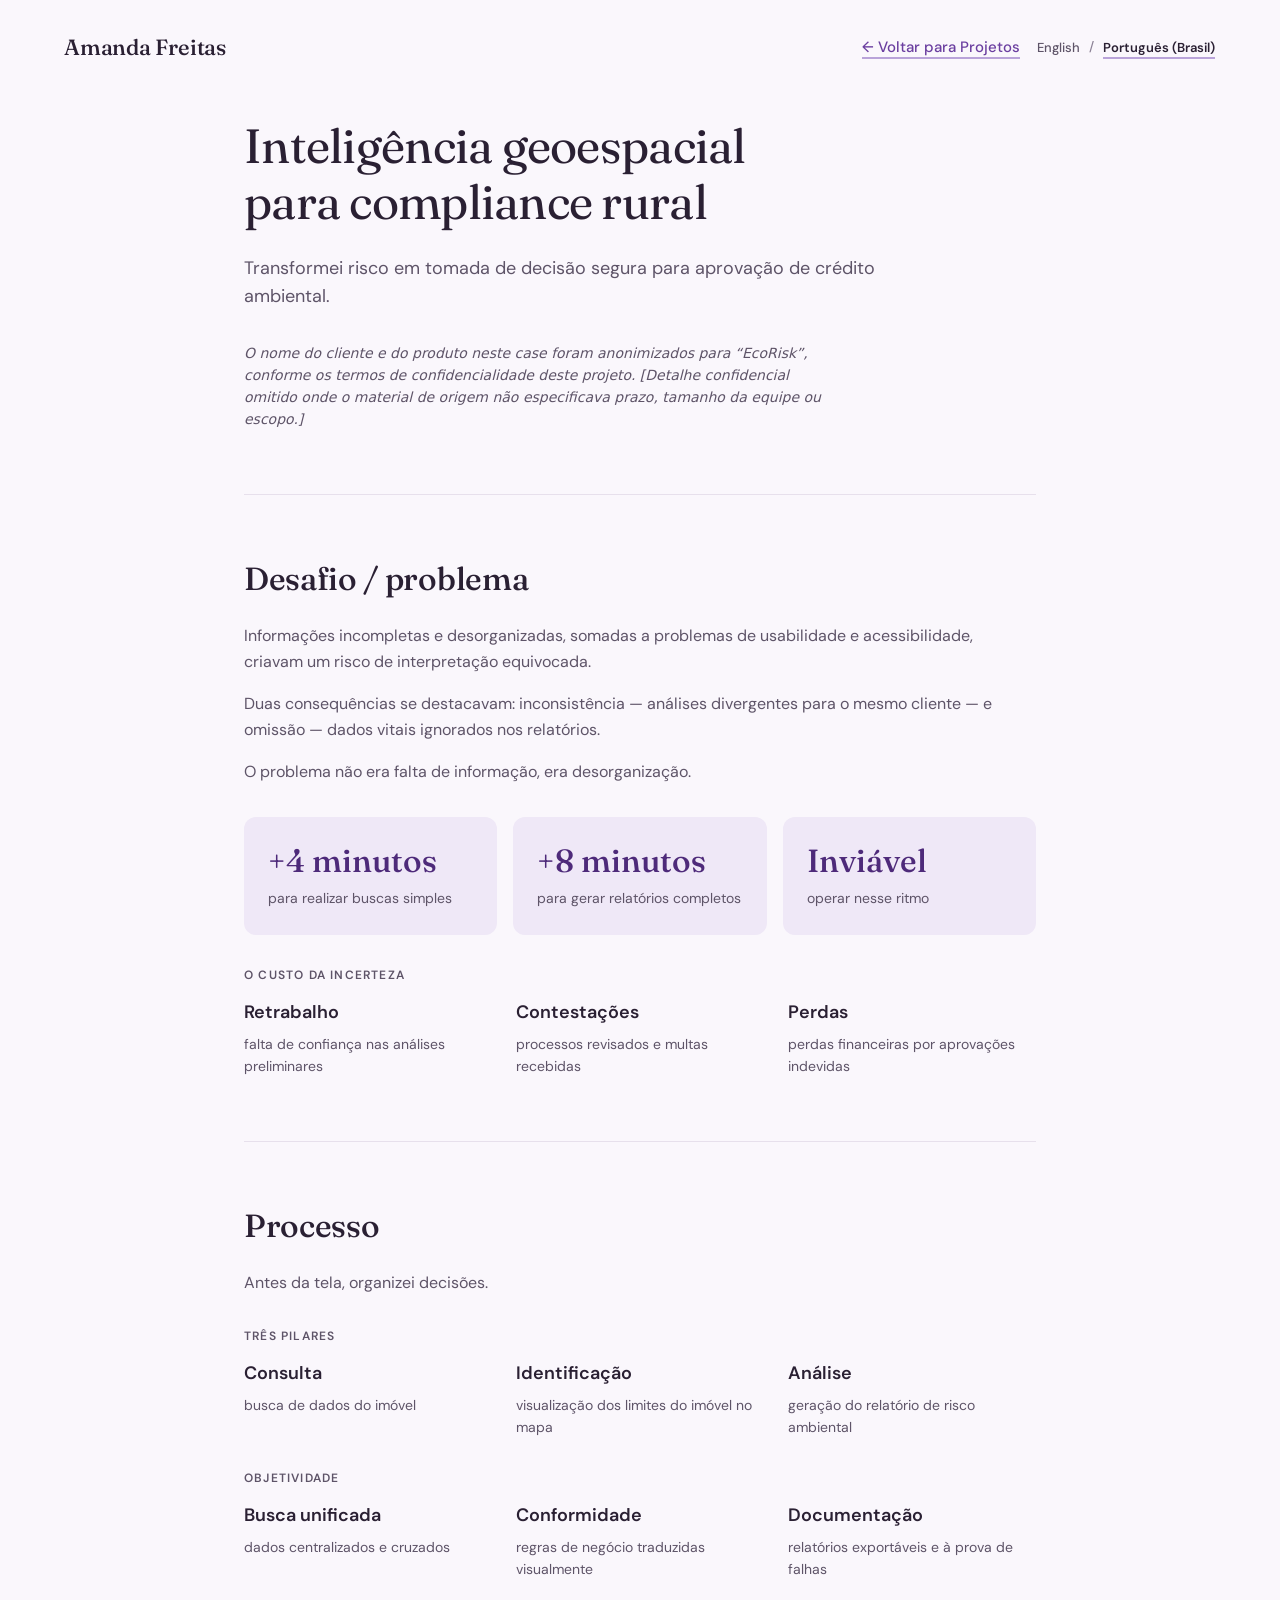
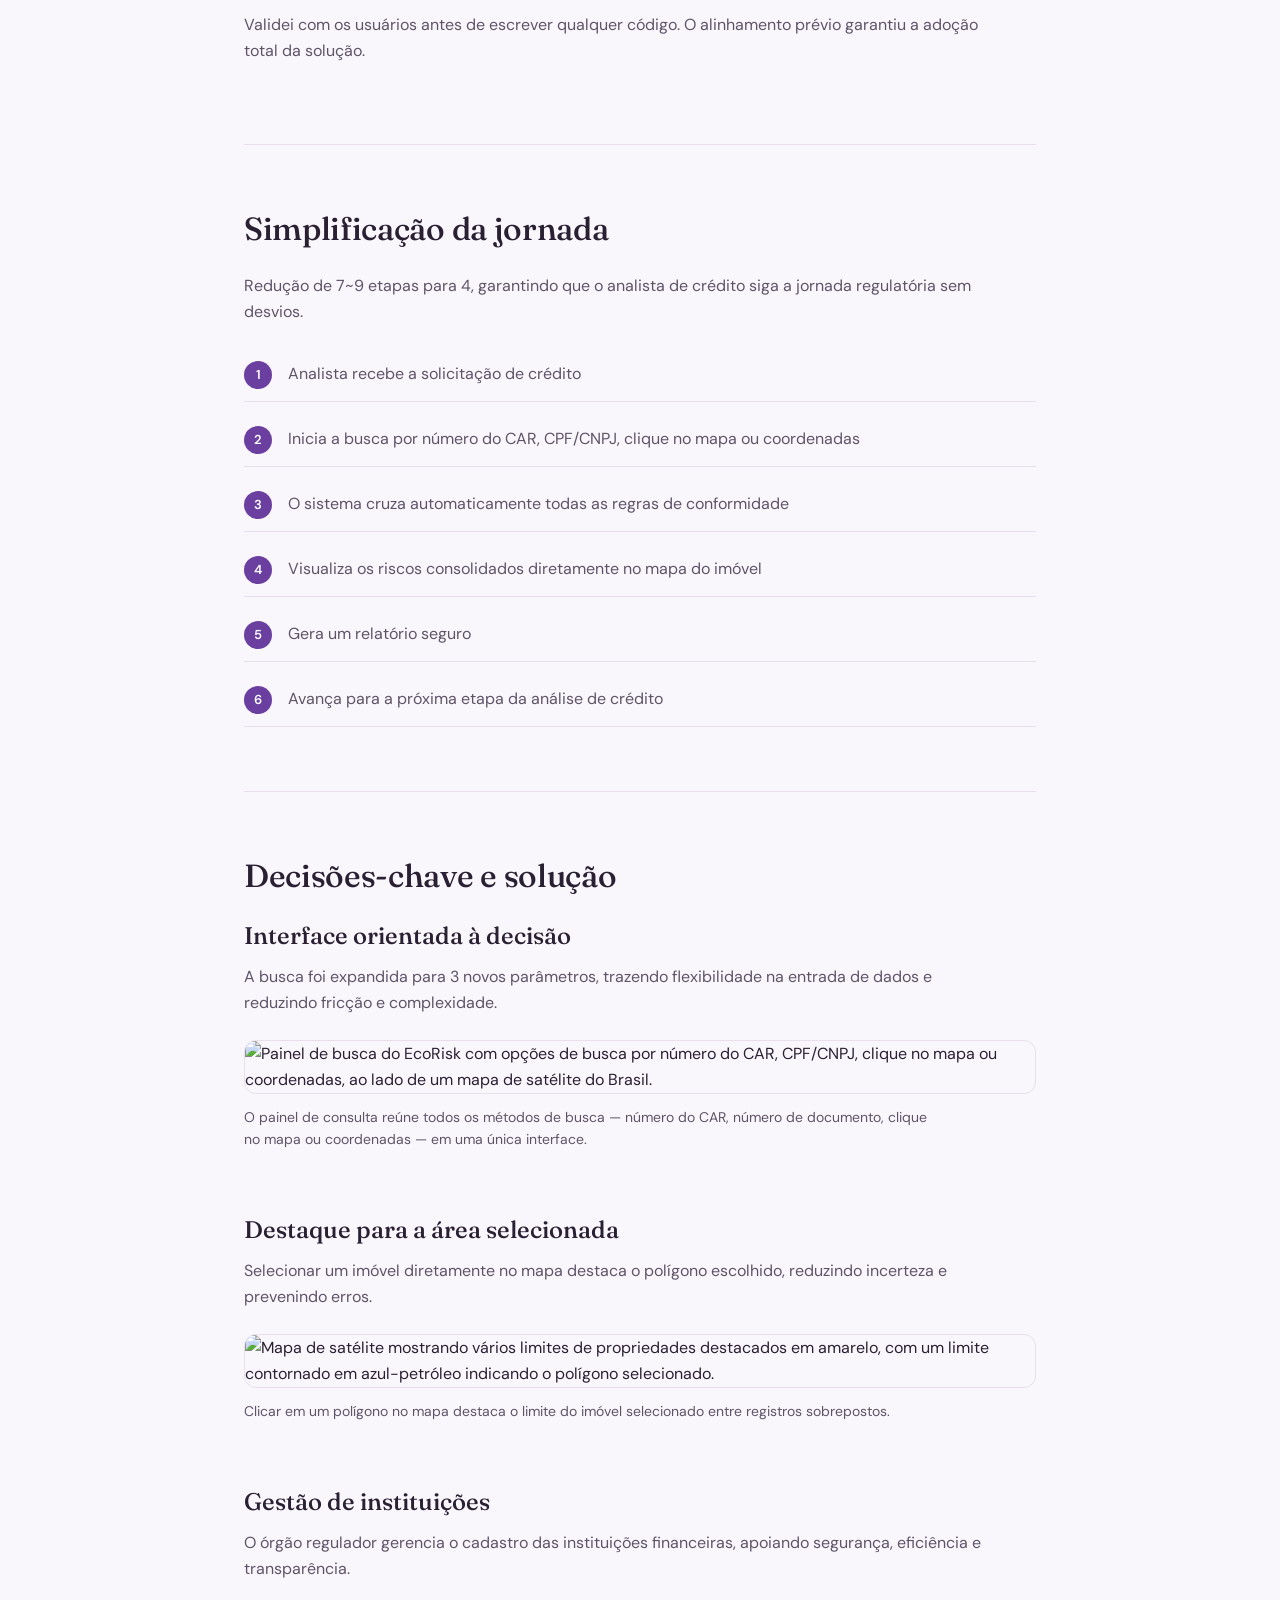
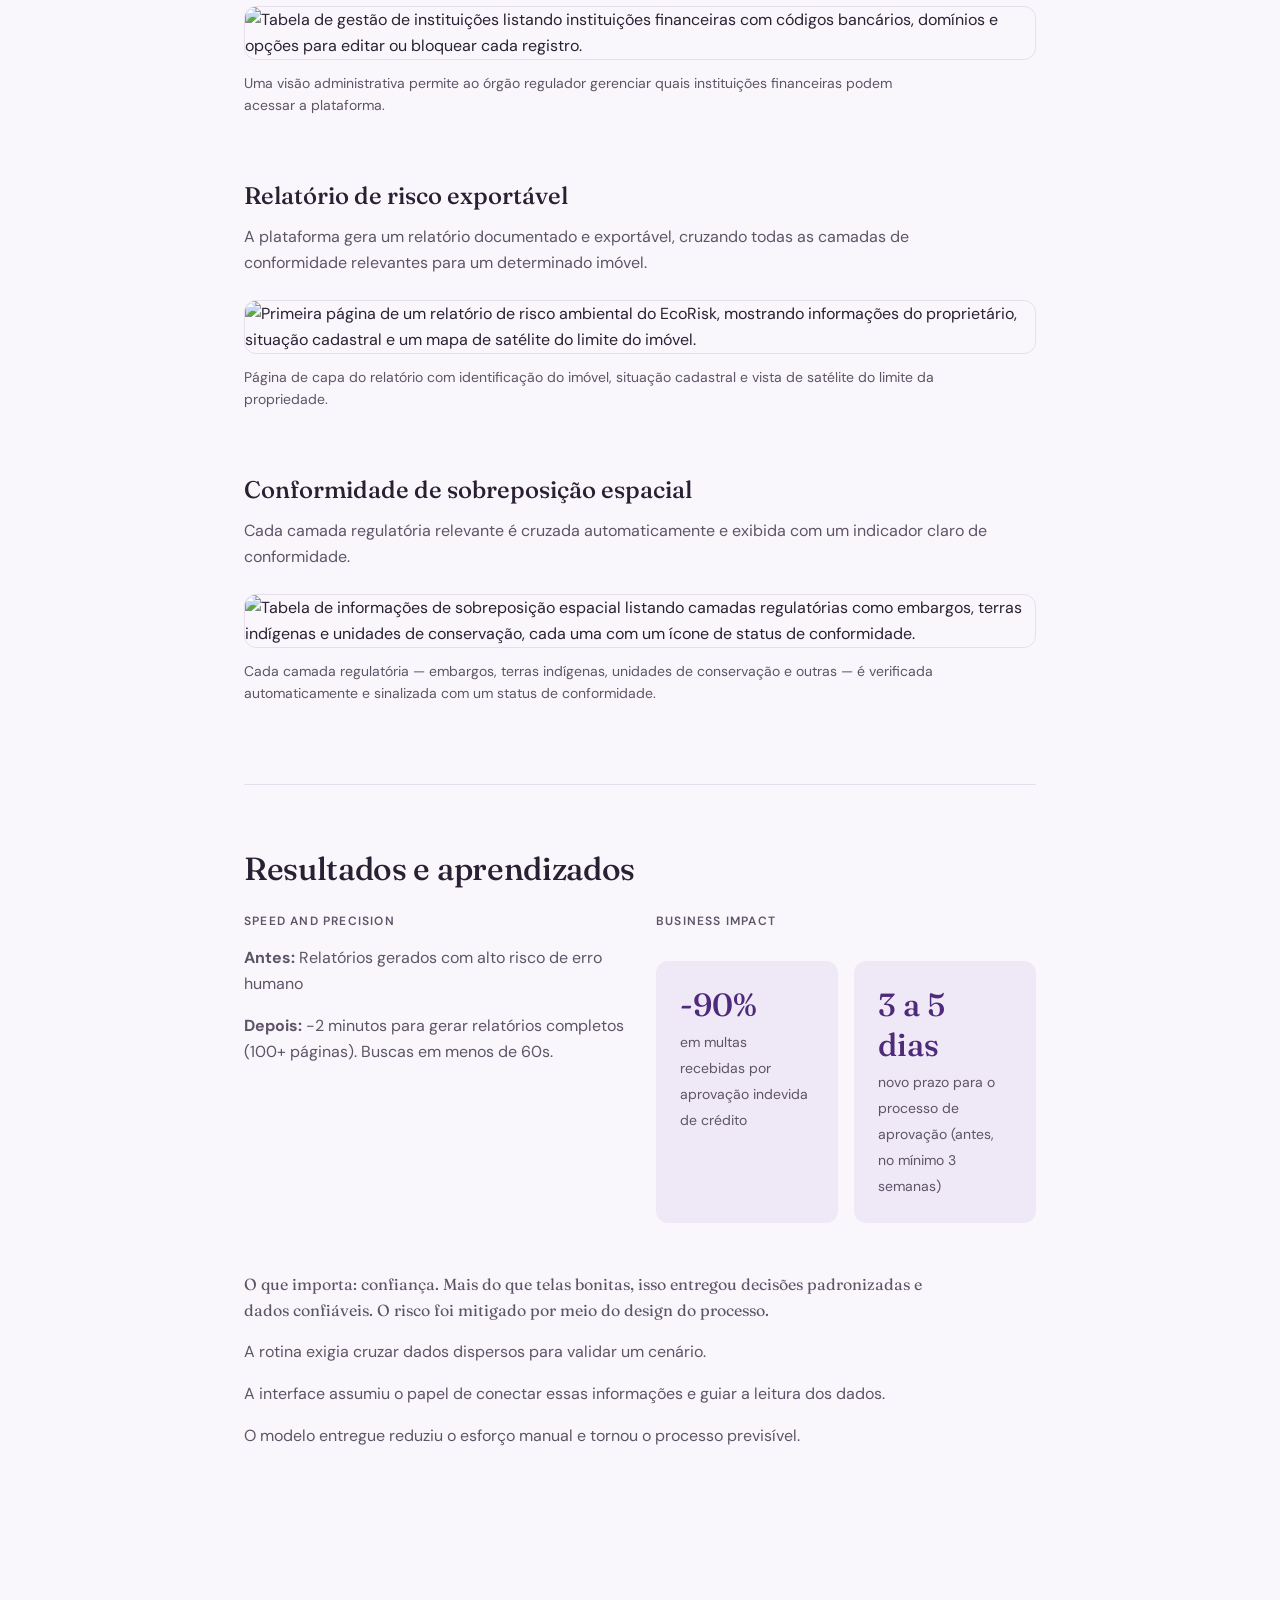
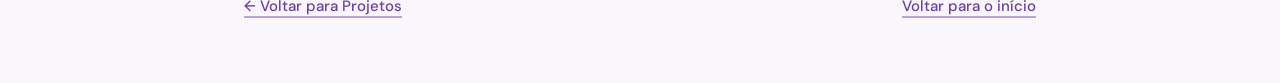
==== commit f5a92776: "Add files via upload atualizo dados do case" ====
--- a/case-study-ecorisk.html
+++ b/case-study-ecorisk.html
@@ -1,9 +1,9 @@
 <!DOCTYPE html>
-<html lang="en">
+<html lang="pt-BR">
 <head>
 <meta charset="UTF-8">
 <meta name="viewport" content="width=device-width, initial-scale=1.0">
-<title>EcoRisk case study — Amanda Freitas</title>
+<title>Inteligência geoespacial para compliance rural — Amanda Freitas</title>
 <meta name="robots" content="noindex, nofollow">
 <link rel="preconnect" href="https://fonts.googleapis.com">
 <link href="https://fonts.googleapis.com/css2?family=Fraunces:ital,opsz,wght@0,9..144,300..700;1,9..144,300..700&family=DM+Sans:ital,opsz,wght@0,9..40,300..700;1,9..40,300..700&display=swap" rel="stylesheet">
@@ -142,7 +142,6 @@
 
   /* LinkSeta-style text links */
   .back-link,
-  .gate-back,
   .cs-nav a{
     color:var(--quaresmeira);
     font-size:15px;
@@ -155,142 +154,9 @@
     transition:color .18s ease-out;
   }
   .back-link:hover,
-  .gate-back:hover,
   .cs-nav a:hover{
     color:var(--quaresmeira-escura);
     text-decoration-color:currentColor;
-  }
-
-  /* ================= PASSWORD GATE ================= */
-  .gate{
-    min-height:80vh;
-    display:flex;
-    align-items:center;
-    justify-content:center;
-    padding:var(--espaco-12) var(--espaco-6);
-  }
-
-  .gate-card{
-    width:100%;
-    max-width:420px;
-    text-align:left;
-  }
-
-  /* sobretítulo */
-  .gate-label-top{
-    font-size:12px;
-    line-height:16px;
-    font-weight:600;
-    letter-spacing:0.1em;
-    text-transform:uppercase;
-    color:var(--tinta-suave);
-    margin-bottom:var(--espaco-3);
-  }
-
-  .gate-card h1{
-    font-family:var(--font-serif);
-    font-size:32px;
-    line-height:40px;
-    font-weight:500;
-    letter-spacing:-0.01em;
-    margin-bottom:var(--espaco-3);
-  }
-
-  .gate-card p.intro{
-    font-size:16px;
-    line-height:26px;
-    color:var(--tinta-suave);
-    margin-bottom:var(--espaco-8);
-  }
-
-  .field-label{
-    display:block;
-    font-size:15px;
-    line-height:20px;
-    font-weight:500;
-    color:var(--tinta);
-    margin-bottom:var(--espaco-2);
-  }
-
-  .field-row{
-    position:relative;
-    display:flex;
-    align-items:center;
-    background:var(--superficie);
-    border:1px solid var(--borda-controle);
-    border-radius:var(--raio-md);
-    transition:border-color .18s ease-out;
-  }
-
-  .field-row:focus-within{
-    border-color:var(--quaresmeira);
-    outline:2px solid var(--quaresmeira);
-    outline-offset:2px;
-  }
-
-  .field-row input{
-    flex:1;
-    min-height:44px;
-    border:none;
-    background:none;
-    outline:none;
-    padding:0 var(--espaco-4);
-    font-family:var(--font-sans);
-    font-size:16px;
-    color:var(--tinta);
-  }
-
-  .toggle-visibility{
-    background:none;
-    border:none;
-    cursor:pointer;
-    padding:0 var(--espaco-4);
-    min-height:44px;
-    display:flex;
-    align-items:center;
-    color:var(--tinta-suave);
-    border-radius:var(--raio-md);
-    transition:color .18s ease-out;
-  }
-  .toggle-visibility:hover{ color:var(--quaresmeira); }
-  .toggle-visibility svg{ width:20px; height:20px; }
-
-  .gate-error{
-    display:none;
-    align-items:center;
-    gap:var(--espaco-2);
-    margin-top:var(--espaco-3);
-    font-size:14px;
-    line-height:22px;
-    font-weight:500;
-    color:var(--erro);
-  }
-  .gate-error.show{ display:flex; }
-
-  /* Botao primário (pílula) */
-  .gate-submit{
-    display:inline-flex;
-    align-items:center;
-    justify-content:center;
-    width:100%;
-    height:44px;
-    margin-top:var(--espaco-6);
-    padding:0 var(--espaco-6);
-    background:var(--quaresmeira);
-    color:var(--superficie);
-    border:1px solid transparent;
-    border-radius:var(--raio-pilula);
-    font-family:var(--font-sans);
-    font-size:15px;
-    font-weight:500;
-    cursor:pointer;
-    transition:background-color .18s ease-out;
-  }
-  .gate-submit:hover{ background:var(--quaresmeira-escura); }
-
-  .gate-back{
-    display:inline-block;
-    margin-top:var(--espaco-8);
   }
 
   /* ================= CASE STUDY CONTENT ================= */
@@ -577,8 +443,8 @@
 <header class="topbar">
   <a href="index.html" class="name" data-i18n="nav.name">Amanda Freitas</a>
   <div class="topbar-right">
-    <a href="index.html#projects" class="back-link" data-i18n="case.backToProjects">← Back to Projects</a>
-    <div class="lang-switch" role="group" data-i18n-attr="aria-label:lang.switcherLabel" aria-label="Language">
+    <a href="index.html#projects" class="back-link" data-i18n="case.backToProjects">← Voltar para Projetos</a>
+    <div class="lang-switch" role="group" data-i18n-attr="aria-label:lang.switcherLabel" aria-label="Idioma">
       <button type="button" class="lang-btn" data-lang-btn="en" aria-pressed="false" data-i18n="lang.en">English</button>
       <span class="lang-sep" aria-hidden="true">/</span>
       <button type="button" class="lang-btn" data-lang-btn="pt-BR" aria-pressed="false" data-i18n="lang.ptBR">Português (Brasil)</button>
@@ -586,55 +452,15 @@
   </div>
 </header>
 
-<!-- ================= PASSWORD GATE ================= -->
-<main class="gate" id="gate">
-  <div class="gate-card">
-    <div class="gate-label-top" data-i18n="case.gate.label">Protected case study</div>
-    <h1 data-i18n="case.gate.heading">This case study is password-protected.</h1>
-    <p class="intro" data-i18n="case.gate.intro">Enter the password shared with you to view the EcoRisk case study.</p>
-
-    <form id="gateForm" novalidate>
-      <label class="field-label" for="passwordInput" data-i18n="case.gate.passwordLabel">Password</label>
-      <div class="field-row">
-        <input
-          type="password"
-          id="passwordInput"
-          name="password"
-          autocomplete="off"
-          aria-describedby="gateError"
-          aria-invalid="false"
-        >
-        <button type="button" class="toggle-visibility" id="toggleVisibility" aria-label="Show password" aria-pressed="false" data-i18n-attr="aria-label:case.gate.showPassword">
-          <svg id="eyeIcon" viewBox="0 0 24 24" fill="none" xmlns="http://www.w3.org/2000/svg">
-            <path d="M2 12C2 12 5.5 5.5 12 5.5C18.5 5.5 22 12 22 12C22 12 18.5 18.5 12 18.5C5.5 18.5 2 12 2 12Z" stroke="currentColor" stroke-width="1.6"/>
-            <circle cx="12" cy="12" r="3" stroke="currentColor" stroke-width="1.6"/>
-          </svg>
-        </button>
-      </div>
-
-      <div class="gate-error" id="gateError" role="alert">
-        <span data-i18n="case.gate.errorWrong">Incorrect password. Please try again.</span>
-      </div>
-
-      <button type="submit" class="gate-submit" data-i18n="case.gate.submit">Unlock case study</button>
-    </form>
-
-    <a href="index.html#projects" class="gate-back" data-i18n="case.backToProjects">← Back to Projects</a>
-  </div>
-</main>
-
-<!-- ================= PROTECTED CASE STUDY CONTENT ================= -->
-<!-- This container starts empty. Content is only fetched and rendered
-     into it after a correct password is submitted. See note in the
-     script below about the limitations of this approach. -->
-<article class="case-study" id="caseStudy">
+<!-- ================= CASE STUDY CONTENT ================= -->
+<article class="case-study show" id="caseStudy">
   <div class="wrap" id="caseStudyContent"></div>
 
   <div class="wrap">
-    <nav class="cs-nav" data-i18n-attr="aria-label:case.nav.ariaLabel" aria-label="Case study navigation">
-      <a href="index.html#projects" data-i18n="case.backToProjects">← Back to Projects</a>
+    <nav class="cs-nav" data-i18n-attr="aria-label:case.nav.ariaLabel" aria-label="Navegação do case">
+      <a href="index.html#projects" data-i18n="case.backToProjects">← Voltar para Projetos</a>
       <div class="cs-nav-links">
-        <a href="index.html" data-i18n="case.backToHome">Back to home</a>
+        <a href="index.html" data-i18n="case.backToHome">Voltar para o início</a>
       </div>
     </nav>
   </div>
@@ -643,78 +469,23 @@
 <script src="i18n/i18n.js"></script>
 <script>
   // Keep the document title in sync with the active locale.
-  var CASE_PAGE_TITLES = { en: "EcoRisk case study — Amanda Freitas", "pt-BR": "Case EcoRisk — Amanda Freitas" };
+  var CASE_PAGE_TITLES = { en: "EcoRisk case study — Amanda Freitas", "pt-BR": "Inteligência geoespacial para compliance rural — Amanda Freitas" };
   document.addEventListener('localechange', function (e) {
     document.title = CASE_PAGE_TITLES[e.detail.locale] || document.title;
   });
 </script>
 <script>
-  /* =========================================================
-     PASSWORD GATE
-     ---------------------------------------------------------
-     IMPORTANT — read before relying on this for real protection:
-
-     This is a STATIC, front-end-only site (no server, no backend,
-     no auth provider). That means there is no way to truly hide
-     content from someone determined to access it — anyone can open
-     browser dev tools, inspect network requests, or read this
-     script's logic.
-
-     What this implementation DOES do, within those constraints:
-       - The protected case-study text/images are NOT included in
-         this page's initial HTML. They live in a separate JSON file
-         (case-study-ecorisk-data.json) that is only fetched AFTER
-         a correct password is entered. So a casual "view source" or
-         search-engine crawl will not surface the content.
-       - The password itself is never stored in plaintext in this
-         file — only its SHA-256 hash is compared client-side, so a
-         quick "view-source" search for the password string won't
-         reveal it.
-       - Access is remembered for the browser session via
-         sessionStorage, so the user isn't re-prompted on refresh,
-         but it clears when the tab/browser is closed.
-
-     What this does NOT do:
-       - It does NOT prevent someone with technical knowledge from
-         fetching case-study-ecorisk-data.json directly by URL, or
-         from brute-forcing the hash offline.
-       - It is a lightweight ACCESS GATE for casual/unlinked-content
-         purposes (e.g. keeping a case study out of search engines
-         and off casual browsing), not real security.
-
-     For genuine protection, this would need a server-side check —
-     e.g. a Vercel Edge Middleware / serverless function that checks
-     the password server-side before ever sending the case-study
-     content to the browser. If/when the hosting setup supports that,
-     this client-side gate should be replaced with it.
-     ========================================================= */
-
-  const PASSWORD_HASH = "37ae240244f300205edbbae2d790fa76351668469f9f37c968536b7843272a35";
-  const SESSION_KEY = "ecorisk_case_unlocked";
-
-  // One data file per locale. Language never changes the password or the
-  // session-unlocked state below -- it only changes which JSON gets fetched
-  // and re-rendered once access has already been granted.
+  // One data file per locale; switching language re-fetches and re-renders in place.
   function dataUrlForLocale(locale){
     return locale === 'pt-BR'
       ? './case-study-ecorisk-data.pt-BR.json'
       : './case-study-ecorisk-data.en.json';
   }
 
-  let lastRenderedData = null; // cached so a language switch can re-render without re-auth
-
-  const gate = document.getElementById('gate');
-  const caseStudy = document.getElementById('caseStudy');
   const caseStudyContent = document.getElementById('caseStudyContent');
-  const form = document.getElementById('gateForm');
-  const input = document.getElementById('passwordInput');
-  const errorEl = document.getElementById('gateError');
-  const toggleBtn = document.getElementById('toggleVisibility');
-
-  async function sha256Hex(text){
-    const enc = new TextEncoder().encode(text);
-    const buf = await crypto.subtle.digest('SHA-256', enc);
-    return Array.from(new Uint8Array(buf)).map(b => b.toString(16).padStart(2,'0')).join('');
+
+  function t(key){
+    return (window.i18n && window.i18n.t) ? window.i18n.t(key) : key;
   }
 
   function escapeHtml(str){
@@ -773,12 +544,8 @@
 
     caseStudyContent.innerHTML = `
       <section class="cs-hero">
-        <div class="cs-eyebrow">${escapeHtml(h.eyebrow)}</div>
         <h1>${escapeHtml(h.title)}</h1>
         <p class="context">${escapeHtml(h.context)}</p>
-        <div class="cs-hero-meta">
-          <div><span>Role</span>${escapeHtml(h.role)}</div>
-        </div>
         <p class="cs-hero-note">${escapeHtml(h.note)}</p>
       </section>
 
@@ -786,16 +553,16 @@
         <h2>${escapeHtml(c.heading)}</h2>
         ${c.paragraphs.map(par => `<p>${escapeHtml(par)}</p>`).join('')}
         <div class="cs-stats">${statsHtml}</div>
-        <div class="cs-subheading">The cost of uncertainty</div>
+        <div class="cs-subheading">${escapeHtml(window.i18n.t('case.sub.uncertainty'))}</div>
         <div class="cs-triple">${uncertaintyHtml}</div>
       </section>
 
       <section class="cs-section">
         <h2>${escapeHtml(p.heading)}</h2>
         <p>${escapeHtml(p.intro)}</p>
-        <div class="cs-subheading">Three pillars</div>
+        <div class="cs-subheading">${escapeHtml(window.i18n.t('case.sub.pillars'))}</div>
         <div class="cs-triple">${pillarsHtml}</div>
-        <div class="cs-subheading">Objectivity</div>
+        <div class="cs-subheading">${escapeHtml(window.i18n.t('case.sub.objectivity'))}</div>
         <div class="cs-triple">${objectivityHtml}</div>
         <p style="margin-top:32px;">${escapeHtml(p.validation)}</p>
       </section>
@@ -829,81 +596,19 @@
     `;
   }
 
-  async function unlock(){
-    const locale = (window.i18n && window.i18n.getLocale()) || 'en';
+  async function loadCase(){
+    const locale = (window.i18n && window.i18n.getLocale()) || 'pt-BR';
     try {
       const res = await fetch(dataUrlForLocale(locale), { cache: 'no-store' });
       if(!res.ok) throw new Error('Could not load case study content.');
-      const data = await res.json();
-      lastRenderedData = data;
-      renderCaseStudy(data);
-      gate.style.display = 'none';
-      caseStudy.classList.add('show');
+      renderCaseStudy(await res.json());
     } catch (err){
-      showError(t('case.gate.errorLoad'));
+      caseStudyContent.textContent = t('case.gate.errorLoad');
     }
   }
 
-  function t(key){
-    return (window.i18n && window.i18n.t) ? window.i18n.t(key) : key;
-  }
-
-  // If the visitor switches language after already unlocking the case
-  // study, re-fetch the locale-specific data file and re-render in place.
-  // This never touches PASSWORD_HASH or SESSION_KEY -- switching language
-  // can't lock or unlock access, it only changes which text is shown.
-  document.addEventListener('localechange', function () {
-    if (caseStudy.classList.contains('show')) {
-      unlock();
-    }
-  });
-
-  function showError(message){
-    errorEl.querySelector('span').textContent = message;
-    errorEl.classList.add('show');
-    input.setAttribute('aria-invalid', 'true');
-    input.focus();
-    input.select();
-  }
-
-  function clearError(){
-    errorEl.classList.remove('show');
-    input.setAttribute('aria-invalid', 'false');
-  }
-
-  form.addEventListener('submit', async (e) => {
-    e.preventDefault();
-    clearError();
-    const value = input.value.trim();
-    if(!value){
-      showError(t('case.gate.errorEmpty'));
-      return;
-    }
-    const hash = await sha256Hex(value);
-    if(hash === PASSWORD_HASH){
-      try { sessionStorage.setItem(SESSION_KEY, '1'); } catch(e) { /* storage unavailable, session persistence skipped */ }
-      unlock();
-    } else {
-      showError(t('case.gate.errorWrong'));
-    }
-  });
-
-  toggleBtn.addEventListener('click', () => {
-    const isPassword = input.type === 'password';
-    input.type = isPassword ? 'text' : 'password';
-    toggleBtn.setAttribute('aria-pressed', String(isPassword));
-    toggleBtn.setAttribute('aria-label', isPassword ? t('case.gate.hidePassword') : t('case.gate.showPassword'));
-    input.focus();
-  });
-
-  // Restore access within the same browser session.
-  (function checkSession(){
-    try {
-      if(sessionStorage.getItem(SESSION_KEY) === '1'){
-        unlock();
-      }
-    } catch(e) { /* storage unavailable, always show gate */ }
-  })();
+  // i18n.js fires "localechange" after the first dictionary load and on every switch.
+  document.addEventListener('localechange', loadCase);
 </script>
 
 </body>
